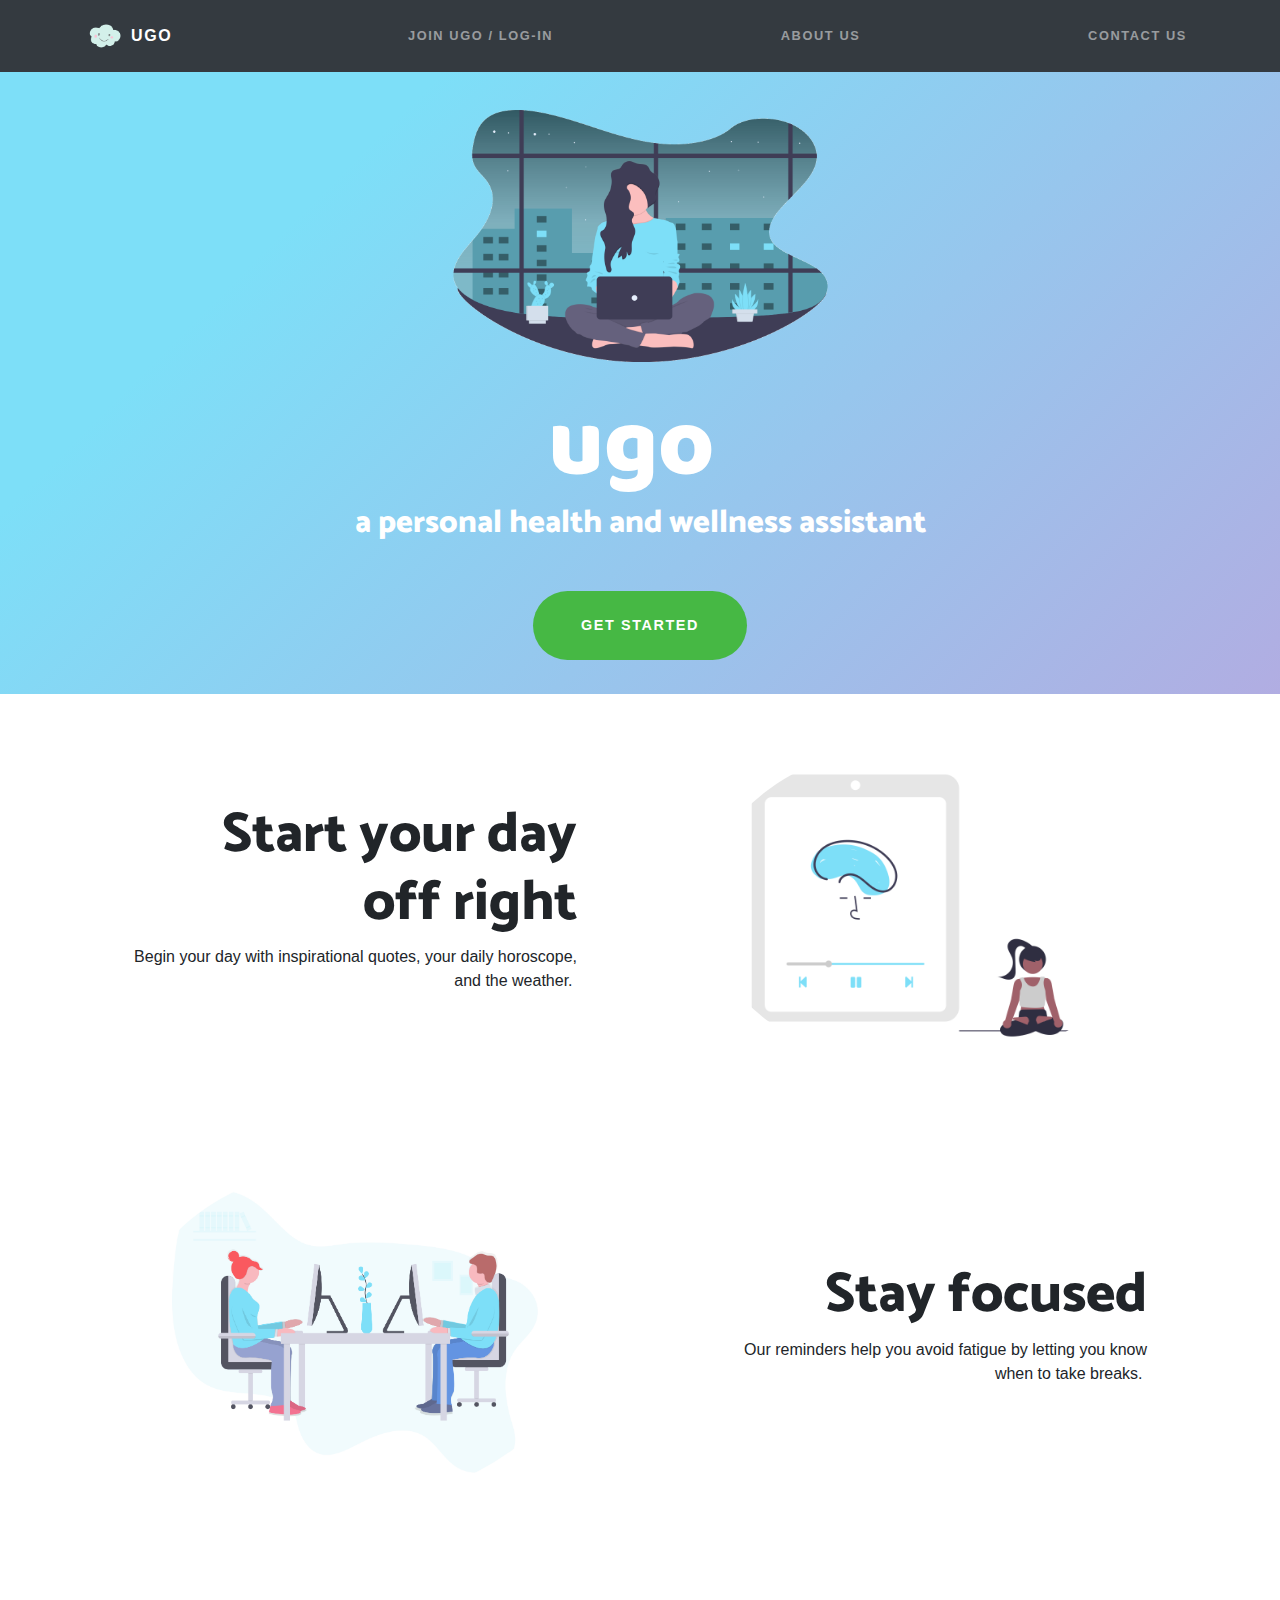
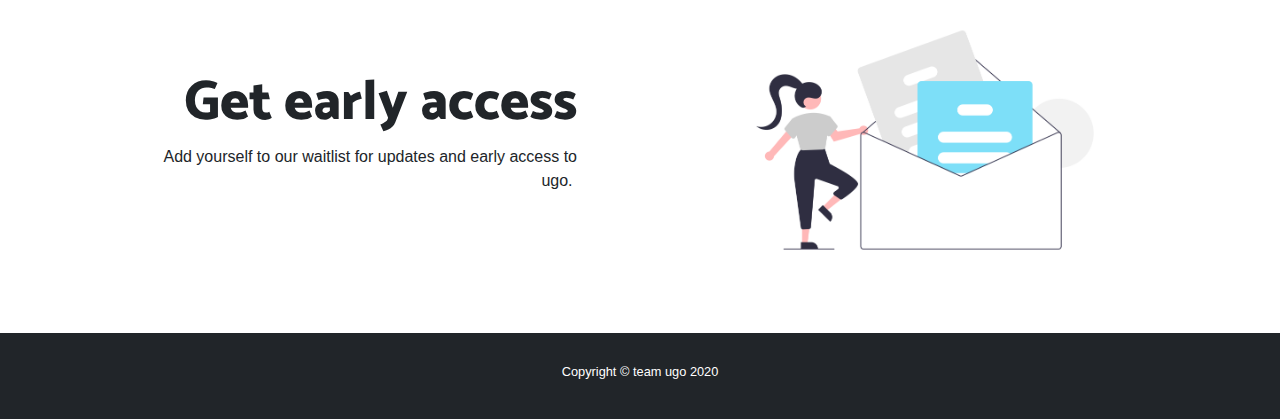
==== index.html @ 02de9d92 "Update to landing pages" ====
<!DOCTYPE html>
<html>

<head>
    <meta charset="utf-8">
    <meta name="viewport" content="width=device-width, initial-scale=1.0, shrink-to-fit=no">
    <title>Home - Brand</title>
    <link rel="stylesheet" href="assets/bootstrap/css/bootstrap.min.css">
    <link rel="stylesheet" href="https://fonts.googleapis.com/css?family=Catamaran:100,200,300,400,500,600,700,800,900">
    <link rel="stylesheet" href="https://fonts.googleapis.com/css?family=Lato:100,100i,300,300i,400,400i,700,700i,900,900i">
    <link rel="stylesheet" href="https://fonts.googleapis.com/css?family=Baloo+2:400,700,800">
    <link rel="stylesheet" href="assets/css/Contact-Form-Clean.css">
    <link rel="stylesheet" href="assets/css/Login-Form-Dark.css">
    <link rel="stylesheet" href="assets/css/untitled.css">
</head>

<body class="text-right" style="background: white;">
    <header class="masthead text-center text-white" style="height: 694px;padding-top: 83px;"><img src="assets/img/output-onlinepngtools.png" style="width: 455px;">
        <div class="masthead-content">
            <div class="container">
                <h1 class="masthead-heading mb-0" style="font-family: 'Baloo 2', cursive;">ugo&nbsp;</h1>
                <h2 class="masthead-subheading mb-0" style="font-size: 32px;">a personal health and wellness assistant</h2><a class="btn btn-primary btn-xl rounded-pill mt-5" role="button" href="login.html" style="background: #46b844;border-style: none;">Get started</a></div>
        </div>
    </header>
    <section>
        <div class="container">
            <div class="row align-items-center">
                <div class="col-lg-6 order-lg-2">
                    <div class="p-5"><img class="rounded-circle img-fluid" src="assets/img/undraw_Meditating_re_aiqa.png"></div>
                </div>
                <div class="col-lg-6 order-lg-1">
                    <div class="p-5">
                        <h2 class="display-4">Start your day off right</h2>
                        <p>Begin your day with inspirational quotes, your daily horoscope, and the weather.&nbsp;</p>
                    </div>
                </div>
            </div>
        </div>
    </section>
    <section>
        <div class="container">
            <div class="row align-items-center">
                <div class="col-lg-6 order-lg-1">
                    <div class="p-5"><img class="rounded-circle img-fluid" src="assets/img/undraw_co-working_825n.png"></div>
                </div>
                <div class="col-lg-6 order-lg-2">
                    <div class="p-5">
                        <h2 class="display-4">Stay focused</h2>
                        <p>Our reminders help you avoid fatigue by letting you know when to take breaks.&nbsp;</p>
                    </div>
                </div>
            </div>
        </div>
        <section>
            <div class="container">
                <div class="row align-items-center">
                    <div class="col-lg-6 order-lg-2">
                        <div class="p-5"><img class="rounded-circle img-fluid" src="assets/img/undraw_Newsletter_re_wrob.png"></div>
                    </div>
                    <div class="col-lg-6 order-lg-1">
                        <div class="p-5">
                            <h2 class="display-4">Get early access</h2>
                            <p>Add yourself to our waitlist for updates and early access to ugo.&nbsp;</p>
                        </div>
                    </div>
                </div>
            </div>
        </section>
    </section>
    <section></section>
    <footer style="background-color: rgb(33,37,41);height: 86px;">
        <div class="container" style="margin-top: 0px;padding: 29px;">
            <p class="text-center text-white m-0 small">Copyright&nbsp;© team ugo 2020</p>
            <div class="collapse navbar-collapse" id="navbarResponsive-2">
                <ul class="nav nav-tabs ml-auto">
                    <li class="nav-item"></li>
                    <li class="nav-item"><a class="nav-link" href="#">wAITLIST</a></li>
                </ul>
            </div>
        </div>
    </footer>
    <nav class="navbar navbar-dark navbar-expand-lg fixed-top bg-dark navbar-custom" style="padding: -15px;">
        <div class="container"><img src="assets/img/ugo%20cloud.png" style="width: 40px;"><a class="navbar-brand" href="index.html">&nbsp;Ugo</a><button data-toggle="collapse" data-target="#navbarResponsive-1" class="navbar-toggler"><span class="navbar-toggler-icon"></span></button>
            <div
                class="collapse navbar-collapse" id="navbarResponsive-3">
                <ul class="nav navbar-nav ml-auto">
                    <li class="nav-item"></li>
                    <li class="nav-item"><a class="nav-link" href="login.html">Join Ugo / Log-in</a></li>
                </ul>
        </div>
        <div class="collapse navbar-collapse" id="navbarResponsive">
            <ul class="nav navbar-nav ml-auto">
                <li class="nav-item"></li>
                <li class="nav-item"><a class="nav-link" href="about-us.html">aBOUT US</a></li>
            </ul>
        </div>
        <div class="collapse navbar-collapse" id="navbarResponsive-1">
            <ul class="nav navbar-nav ml-auto">
                <li class="nav-item"></li>
                <li class="nav-item"><a class="nav-link" href="contact.html">cONTACT us</a></li>
            </ul>
        </div>
        </div>
    </nav>
    <script src="assets/js/jquery.min.js"></script>
    <script src="assets/bootstrap/js/bootstrap.min.js"></script>
    <script src="assets/js/smart-forms.min.js"></script>
</body>

</html>
---- assets/css/Contact-Form-Clean.css ----
.contact-clean {
  background: #f1f7fc;
  padding: 80px 0;
}

@media (max-width:767px) {
  .contact-clean {
    padding: 20px 0;
  }
}

.contact-clean form {
  max-width: 480px;
  width: 90%;
  margin: 0 auto;
  background-color: #ffffff;
  padding: 40px;
  border-radius: 4px;
  color: #505e6c;
  box-shadow: 1px 1px 5px rgba(0,0,0,0.1);
}

@media (max-width:767px) {
  .contact-clean form {
    padding: 30px;
  }
}

.contact-clean h2 {
  margin-top: 5px;
  font-weight: bold;
  font-size: 28px;
  margin-bottom: 36px;
  color: inherit;
}

.contact-clean .form-group:last-child {
  margin-bottom: 5px;
}

.contact-clean form .form-control {
  background: #fff;
  border-radius: 2px;
  box-shadow: 1px 1px 1px rgba(0,0,0,0.05);
  outline: none;
  color: inherit;
  padding-left: 12px;
  height: 42px;
}

.contact-clean form .form-control:focus {
  border: 1px solid #b2b2b2;
}

.contact-clean form textarea.form-control {
  min-height: 100px;
  max-height: 260px;
  padding-top: 10px;
  resize: vertical;
}

.contact-clean form .btn {
  padding: 16px 32px;
  border: none;
  background: none;
  box-shadow: none;
  text-shadow: none;
  opacity: 0.9;
  text-transform: uppercase;
  font-weight: bold;
  font-size: 13px;
  letter-spacing: 0.4px;
  line-height: 1;
  outline: none !important;
}

.contact-clean form .btn:hover {
  opacity: 1;
}

.contact-clean form .btn:active {
  transform: translateY(1px);
}

.contact-clean form .btn-primary {
  background-color: #ff7b00cf !important;
  margin-top: 15px;
  color: #fff;
}
---- assets/css/Login-Form-Dark.css ----
.login-dark {
  height: 1000px;
  background: linear-gradient(315deg, #b1ade2 0%, #7ddff8 74%);
  background-size: cover;
  position: relative;
}

.login-dark form {
  max-width: 320px;
  width: 90%;
  background-color: #1e2833;
  padding: 40px;
  border-radius: 4px;
  transform: translate(-50%, -50%);
  position: absolute;
  top: 50%;
  left: 50%;
  color: #fff;
  box-shadow: 3px 3px 4px rgba(0,0,0,0.2);
}

.login-dark .illustration {
  text-align: center;
  padding: 15px 0 20px;
  font-size: 100px;
  color: #2980ef;
}

.login-dark form .form-control {
  background: none;
  border: none;
  border-bottom: 1px solid #434a52;
  border-radius: 0;
  box-shadow: none;
  outline: none;
  color: inherit;
}

.login-dark form .btn-primary {
  background: #214a80;
  border: none;
  border-radius: 4px;
  padding: 11px;
  box-shadow: none;
  margin-top: 26px;
  text-shadow: none;
  outline: none;
}

.login-dark form .btn-primary:hover, .login-dark form .btn-primary:active {
  background: #214a80;
  outline: none;
}

.login-dark form .forgot {
  display: block;
  text-align: center;
  font-size: 12px;
  color: #6f7a85;
  opacity: 0.9;
  text-decoration: none;
}

.login-dark form .forgot:hover, .login-dark form .forgot:active {
  opacity: 1;
  text-decoration: none;
}

.login-dark form .btn-primary:active {
  transform: translateY(1px);
}
---- assets/css/untitled.css ----
header.masthead {
  position: relative;
  overflow: hidden;
  padding-top: calc(7rem + 72px);
  padding-bottom: 7rem;
  background: background-color: #b1ade2; background-image: linear-gradient(315deg, #b1ade2 0%, #7ddff8 74%);
  background-color: #b1ade2;
  background-image: linear-gradient(315deg, #b1ade2 0%, #7ddff8 74%);
  background-position: 50%;
  background-attachment: scroll;
  background-size: cover;
}

body {
  margin: 0;
  font-family: -apple-system,BlinkMacSystemFont,Segoe UI,Roboto,Helvetica Neue,Arial,Noto Sans,sans-serif;
  font-size: 1rem;
  font-weight: 400;
  line-height: 1.5;
  color: #212529;
  text-align: left;
  background-color: #fff;
}

.btn-primary:not(:disabled):not(.disabled).active, .btn-primary:not(:disabled):not(.disabled):active, .show > .btn-primary.dropdown-toggle {
  color: #fff;
  background-color: #46b844;
  border-color: #46b844!important;
}

.btn-primary:not(:disabled):not(.disabled).active:focus, .btn-primary:not(:disabled):not(.disabled):active:focus, .show > .btn-primary.dropdown-toggle:focus {
  box-shadow: 0 0 0 .2rem #46b844;
}

.btn-primary:active, .btn-primary:focus, .btn-primary:hover {
  background-color: #3da03b!important;
  border-color: #3da03b!important;
}

.btn-primary.focus, .btn-primary:focus, .btn-primary:hover {
  color: #fff;
  background-color: #46b844;
  border-color: #46b844!important;
}

a:hover {
  color: #46b844;
  text-decoration: underline;
}

.btn-primary {
  background-color: #ff7b00cf;
  border-color: #ff7b00cf;
}

.contact-clean form .btn-primary {
  background-color: #46b844!important;
  margin-top: 15px;
  color: #fff;
}
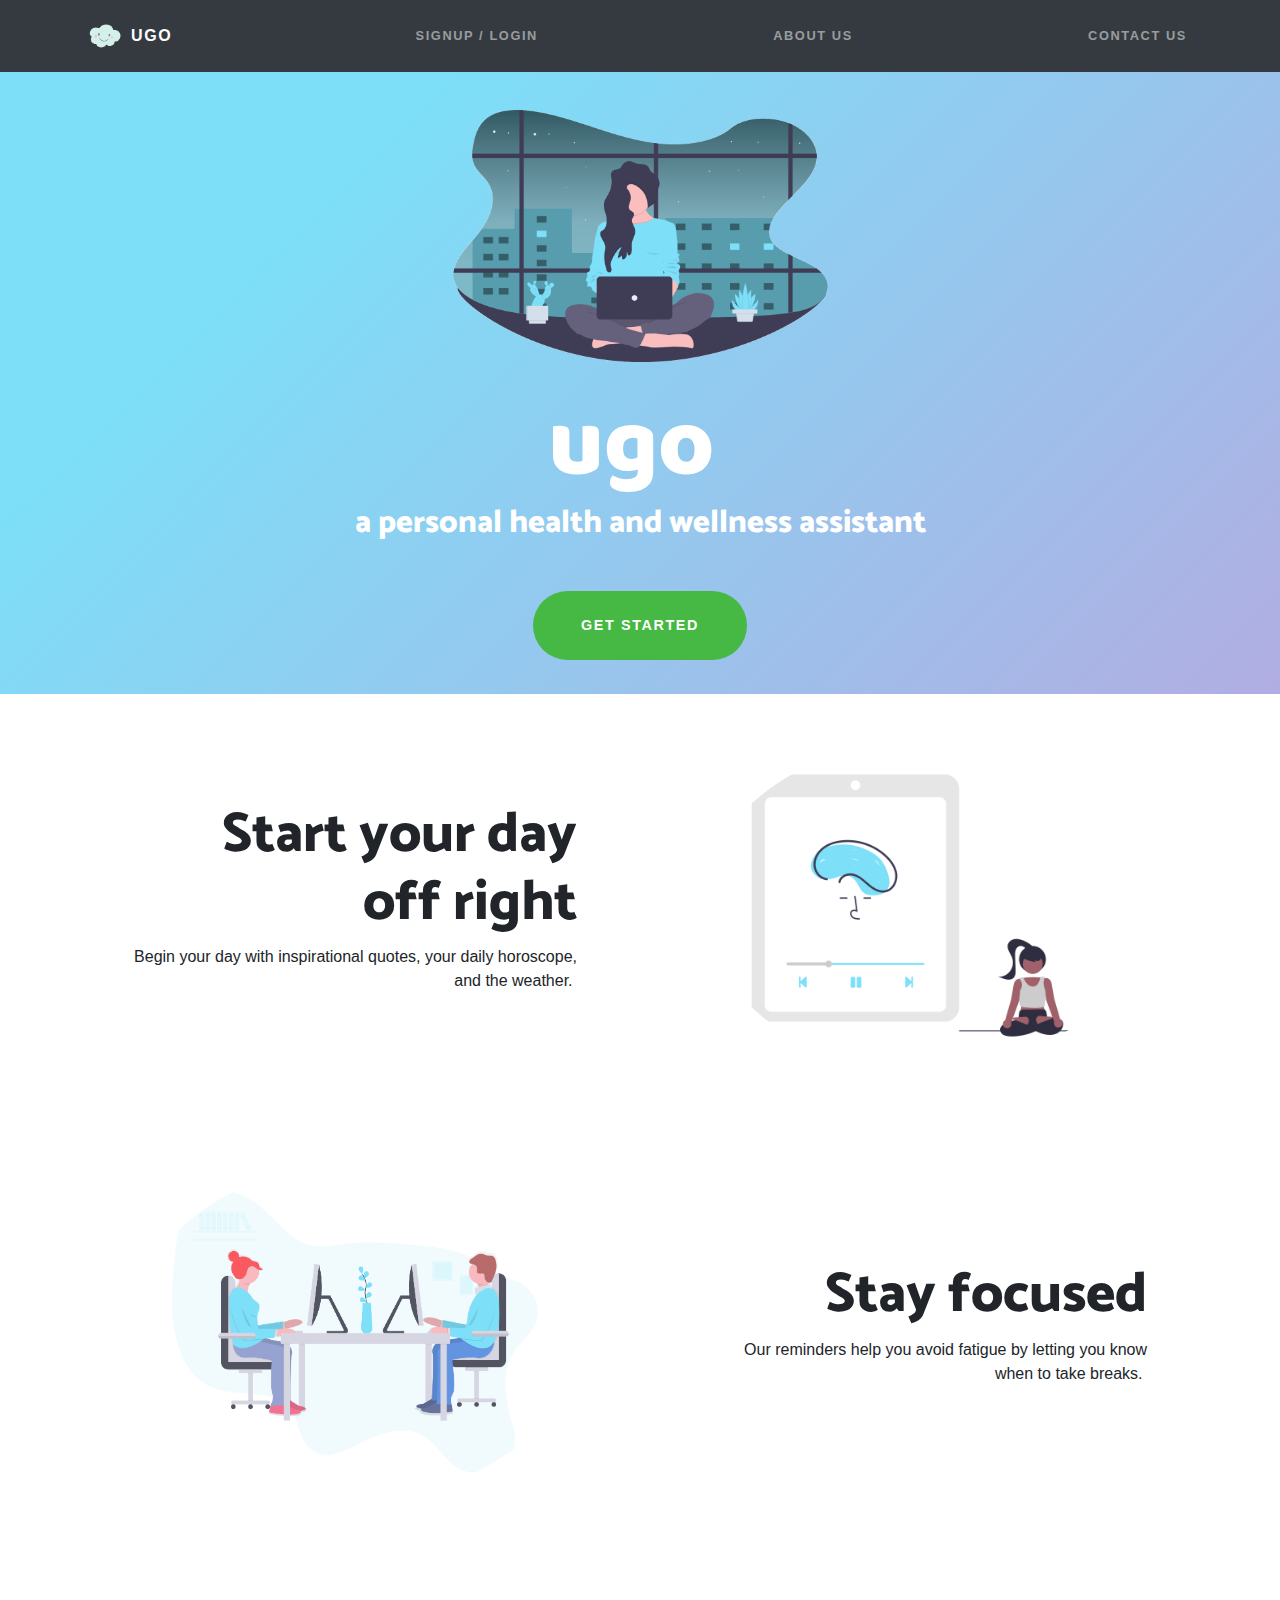
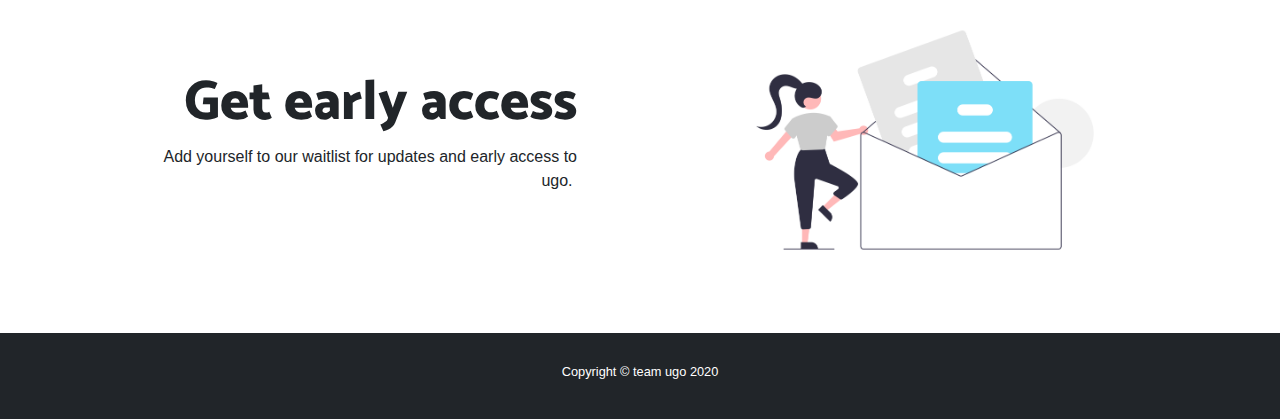
==== commit 54b1ef06: "Update to landing pages" ====
--- a/index.html
+++ b/index.html
@@ -4,7 +4,8 @@
 <head>
     <meta charset="utf-8">
     <meta name="viewport" content="width=device-width, initial-scale=1.0, shrink-to-fit=no">
-    <title>Home - Brand</title>
+    <title>ugo</title>
+    <meta name="description" content="A mental health and wellness assistant">
     <link rel="stylesheet" href="assets/bootstrap/css/bootstrap.min.css">
     <link rel="stylesheet" href="https://fonts.googleapis.com/css?family=Catamaran:100,200,300,400,500,600,700,800,900">
     <link rel="stylesheet" href="https://fonts.googleapis.com/css?family=Lato:100,100i,300,300i,400,400i,700,700i,900,900i">
@@ -12,6 +13,7 @@
     <link rel="stylesheet" href="assets/css/Contact-Form-Clean.css">
     <link rel="stylesheet" href="assets/css/Login-Form-Dark.css">
     <link rel="stylesheet" href="assets/css/untitled.css">
+<title>ugo</title>
 </head>
 
 <body class="text-right" style="background: white;">
@@ -85,7 +87,7 @@
                 class="collapse navbar-collapse" id="navbarResponsive-3">
                 <ul class="nav navbar-nav ml-auto">
                     <li class="nav-item"></li>
-                    <li class="nav-item"><a class="nav-link" href="login.html">Join Ugo / Log-in</a></li>
+                    <li class="nav-item"><a class="nav-link" href="login.html">Signup / Login</a></li>
                 </ul>
         </div>
         <div class="collapse navbar-collapse" id="navbarResponsive">
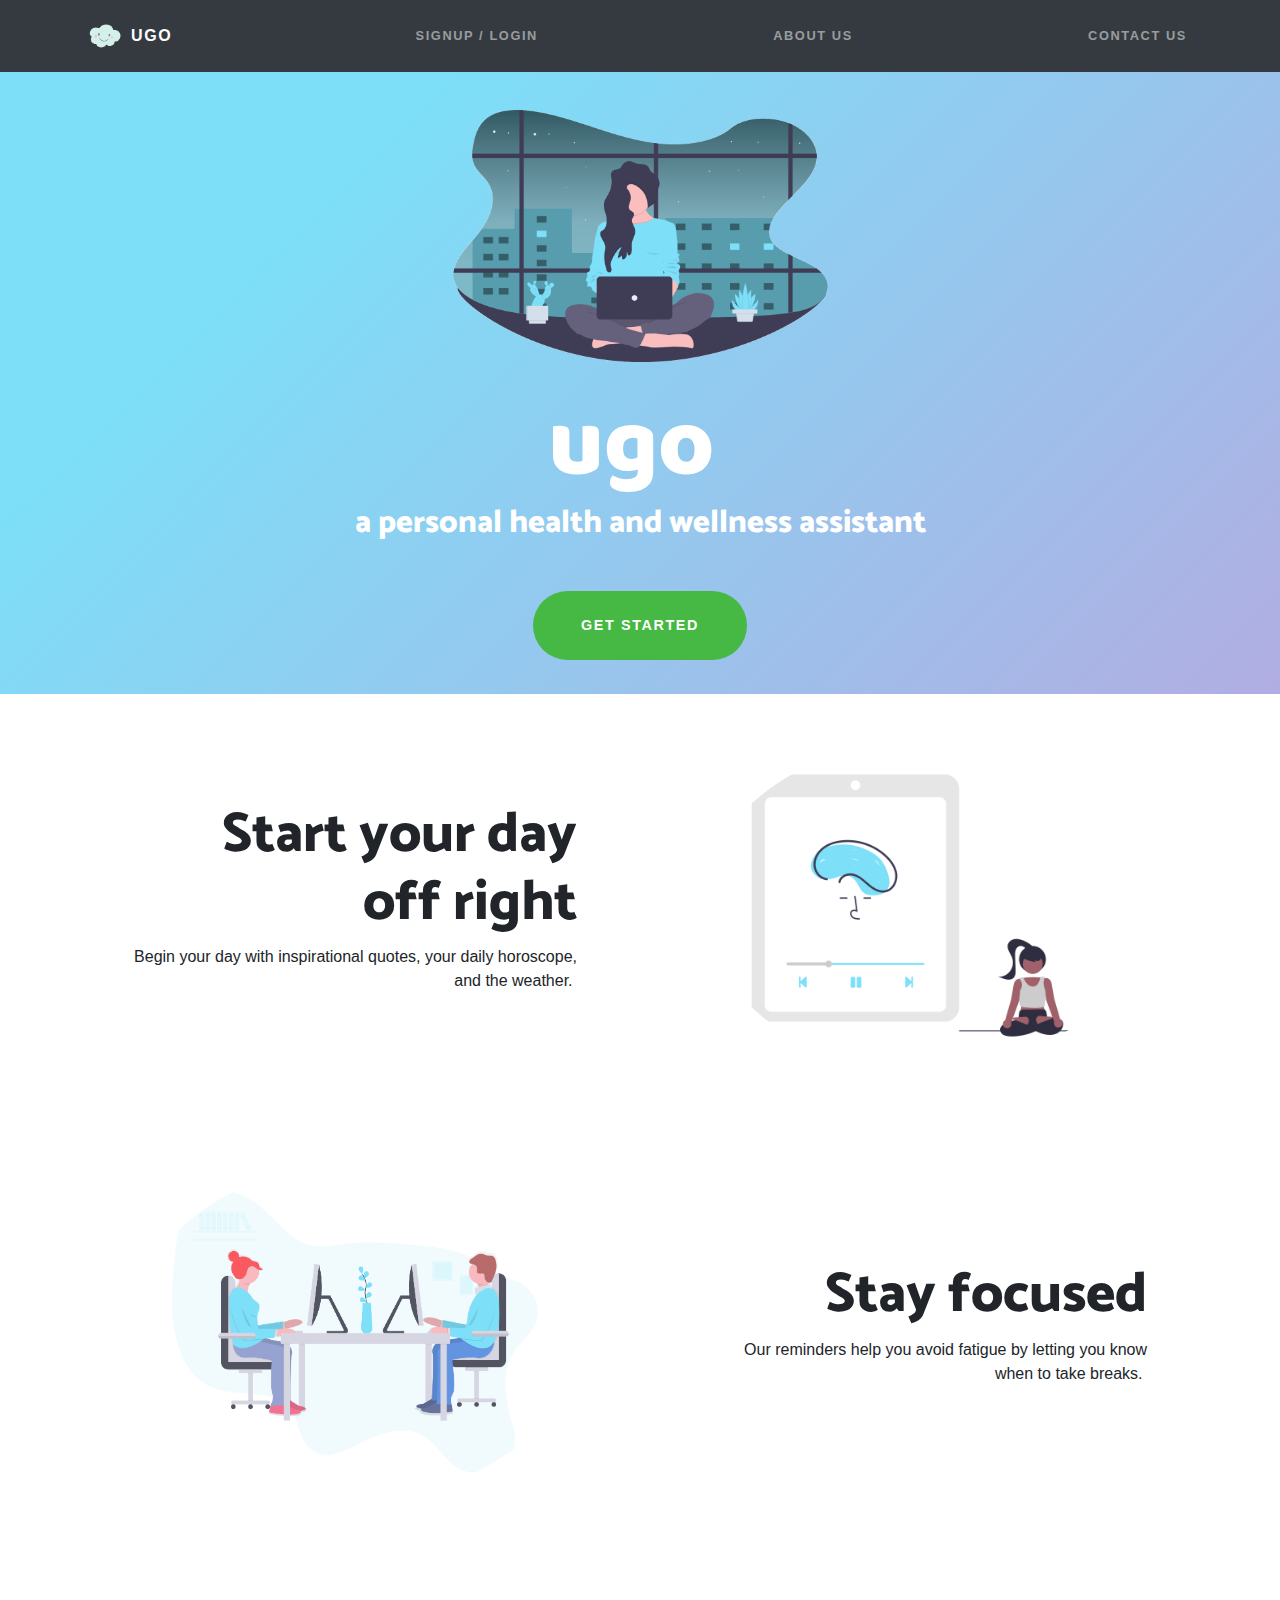
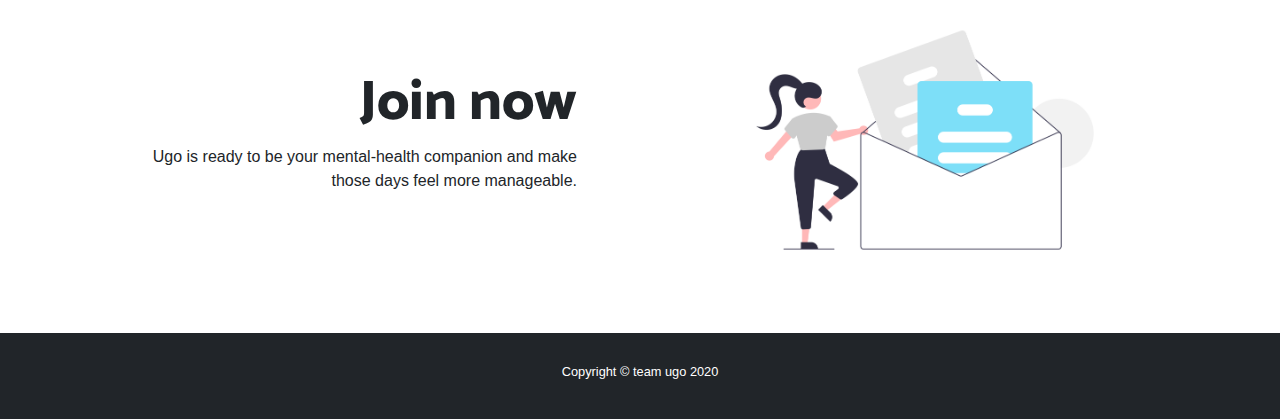
==== commit 95720e62: "a" ====
--- a/index.html
+++ b/index.html
@@ -21,7 +21,8 @@
         <div class="masthead-content">
             <div class="container">
                 <h1 class="masthead-heading mb-0" style="font-family: 'Baloo 2', cursive;">ugo&nbsp;</h1>
-                <h2 class="masthead-subheading mb-0" style="font-size: 32px;">a personal health and wellness assistant</h2><a class="btn btn-primary btn-xl rounded-pill mt-5" role="button" href="login.html" style="background: #46b844;border-style: none;">Get started</a></div>
+                <h2 class="masthead-subheading mb-0" style="font-size: 32px;">a personal health and wellness assistant</h2><a class="btn btn-primary btn-xl rounded-pill mt-5" role="button" href="login.html" style="background: #46b844;border-style: none;">Get started</a>
+            </div>
         </div>
     </header>
     <section>
@@ -61,8 +62,8 @@
                     </div>
                     <div class="col-lg-6 order-lg-1">
                         <div class="p-5">
-                            <h2 class="display-4">Get early access</h2>
-                            <p>Add yourself to our waitlist for updates and early access to ugo.&nbsp;</p>
+                            <h2 class="display-4">Join now</h2>
+                            <p>Ugo is ready to be your mental-health companion and make those days feel more manageable.</p>
                         </div>
                     </div>
                 </div>
@@ -83,25 +84,24 @@
     </footer>
     <nav class="navbar navbar-dark navbar-expand-lg fixed-top bg-dark navbar-custom" style="padding: -15px;">
         <div class="container"><img src="assets/img/ugo%20cloud.png" style="width: 40px;"><a class="navbar-brand" href="index.html">&nbsp;Ugo</a><button data-toggle="collapse" data-target="#navbarResponsive-1" class="navbar-toggler"><span class="navbar-toggler-icon"></span></button>
-            <div
-                class="collapse navbar-collapse" id="navbarResponsive-3">
-                <ul class="nav navbar-nav ml-auto">
+            <div class="collapse navbar-collapse" id="navbarResponsive-3">
+                <ul class="navbar-nav ml-auto">
                     <li class="nav-item"></li>
-                    <li class="nav-item"><a class="nav-link" href="login.html">Signup / Login</a></li>
+                    <li class="nav-item"><a class="nav-link" href="https://team-ugo.web.app/">Signup / Login</a></li>
                 </ul>
-        </div>
-        <div class="collapse navbar-collapse" id="navbarResponsive">
-            <ul class="nav navbar-nav ml-auto">
-                <li class="nav-item"></li>
-                <li class="nav-item"><a class="nav-link" href="about-us.html">aBOUT US</a></li>
-            </ul>
-        </div>
-        <div class="collapse navbar-collapse" id="navbarResponsive-1">
-            <ul class="nav navbar-nav ml-auto">
-                <li class="nav-item"></li>
-                <li class="nav-item"><a class="nav-link" href="contact.html">cONTACT us</a></li>
-            </ul>
-        </div>
+            </div>
+            <div class="collapse navbar-collapse" id="navbarResponsive">
+                <ul class="navbar-nav ml-auto">
+                    <li class="nav-item"></li>
+                    <li class="nav-item"><a class="nav-link" href="about-us.html">aBOUT US</a></li>
+                </ul>
+            </div>
+            <div class="collapse navbar-collapse" id="navbarResponsive-1">
+                <ul class="navbar-nav ml-auto">
+                    <li class="nav-item"></li>
+                    <li class="nav-item"><a class="nav-link" href="contact.html">cONTACT us</a></li>
+                </ul>
+            </div>
         </div>
     </nav>
     <script src="assets/js/jquery.min.js"></script>
